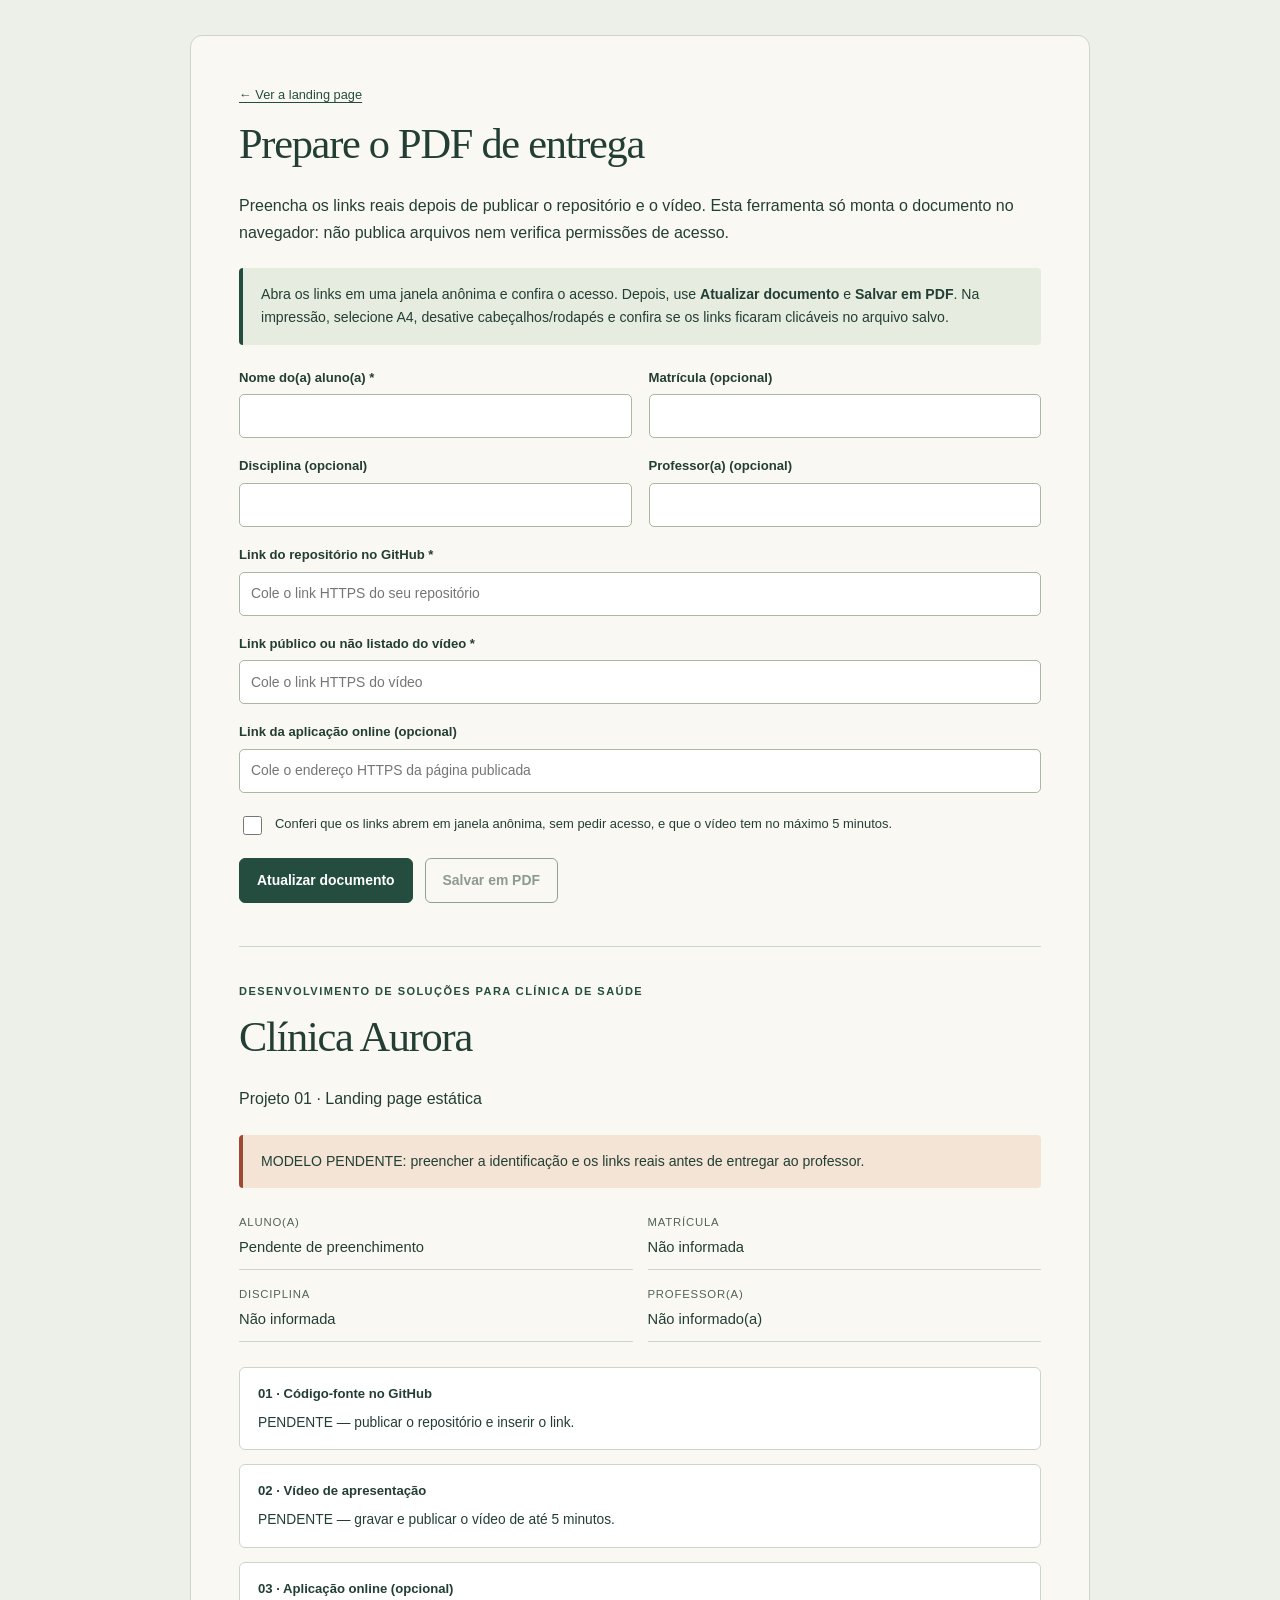
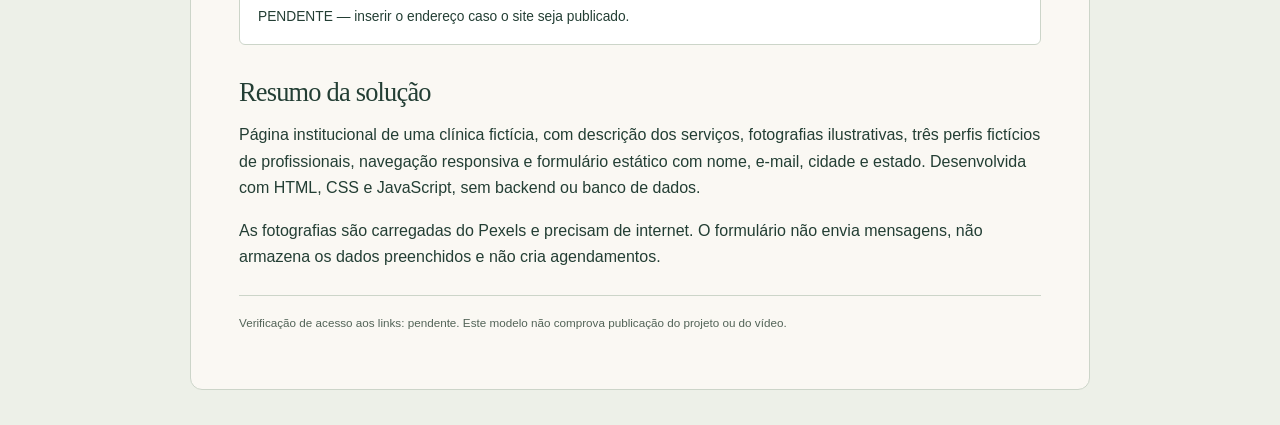
==== docs/entrega.html @ 3bc19c7c "Initial commit" ====
<!DOCTYPE html>
<html lang="pt-BR">
<head>
  <meta charset="UTF-8">
  <meta name="viewport" content="width=device-width,initial-scale=1">
  <meta name="referrer" content="no-referrer">
  <meta http-equiv="Content-Security-Policy" content="default-src 'self'; script-src 'self'; style-src 'self'; connect-src 'none'; form-action 'none'; base-uri 'self'; object-src 'none'">
  <title>Entrega acadêmica | Clínica Aurora</title>
  <link rel="stylesheet" href="../assets/css/docs.css">
  <script src="../assets/js/entrega.js" defer></script>
</head>
<body>
<main class="document">
  <a class="back no-print" href="../index.html">← Ver a landing page</a>
  <section class="editor" aria-labelledby="editor-title">
    <h1 id="editor-title">Prepare o PDF de entrega</h1>
    <p>Preencha os links reais depois de publicar o repositório e o vídeo. Esta ferramenta só monta o documento no navegador: não publica arquivos nem verifica permissões de acesso.</p>
    <p class="notice">Abra os links em uma janela anônima e confira o acesso. Depois, use <strong>Atualizar documento</strong> e <strong>Salvar em PDF</strong>. Na impressão, selecione A4, desative cabeçalhos/rodapés e confira se os links ficaram clicáveis no arquivo salvo.</p>
    <form id="delivery-form" autocomplete="off">
      <div class="editor-grid">
        <div class="field"><label for="aluno">Nome do(a) aluno(a) *</label><input id="aluno" required minlength="2" maxlength="100"></div>
        <div class="field"><label for="matricula">Matrícula (opcional)</label><input id="matricula" maxlength="30"></div>
        <div class="field"><label for="disciplina">Disciplina (opcional)</label><input id="disciplina" maxlength="100"></div>
        <div class="field"><label for="professor">Professor(a) (opcional)</label><input id="professor" maxlength="100"></div>
        <div class="field full"><label for="github">Link do repositório no GitHub *</label><input id="github" type="url" required placeholder="Cole o link HTTPS do seu repositório" maxlength="500"></div>
        <div class="field full"><label for="video">Link público ou não listado do vídeo *</label><input id="video" type="url" required placeholder="Cole o link HTTPS do vídeo" maxlength="800"></div>
        <div class="field full"><label for="online">Link da aplicação online (opcional)</label><input id="online" type="url" placeholder="Cole o endereço HTTPS da página publicada" maxlength="500"></div>
      </div>
      <label class="checkbox"><input id="acesso" type="checkbox" required><span>Conferi que os links abrem em janela anônima, sem pedir acesso, e que o vídeo tem no máximo 5 minutos.</span></label>
      <div class="buttons"><button id="update-delivery" type="submit" disabled>Atualizar documento</button><button id="print-delivery" type="button" class="secondary" disabled>Salvar em PDF</button></div>
      <p id="editor-status" class="muted" role="status" aria-live="polite"></p>
    </form>
    <noscript><p>Ative o JavaScript para preencher a versão imprimível. Alternativamente, use o modelo em PDF como referência para preparar o documento em seu editor.</p></noscript>
  </section>
  <article id="delivery-document" aria-labelledby="delivery-title">
    <p class="eyebrow">DESENVOLVIMENTO DE SOLUÇÕES PARA CLÍNICA DE SAÚDE</p>
    <h1 id="delivery-title">Clínica Aurora</h1>
    <p>Projeto 01 · Landing page estática</p>
    <p id="pending-warning" class="notice warning">MODELO PENDENTE: preencher a identificação e os links reais antes de entregar ao professor.</p>
    <dl class="output-meta">
      <div><dt>Aluno(a)</dt><dd id="out-aluno">Pendente de preenchimento</dd></div>
      <div><dt>Matrícula</dt><dd id="out-matricula">Não informada</dd></div>
      <div><dt>Disciplina</dt><dd id="out-disciplina">Não informada</dd></div>
      <div><dt>Professor(a)</dt><dd id="out-professor">Não informado(a)</dd></div>
    </dl>
    <section class="link-card"><h3>01 · Código-fonte no GitHub</h3><p id="out-github">PENDENTE — publicar o repositório e inserir o link.</p></section>
    <section class="link-card"><h3>02 · Vídeo de apresentação</h3><p id="out-video">PENDENTE — gravar e publicar o vídeo de até 5 minutos.</p></section>
    <section class="link-card" id="online-card"><h3>03 · Aplicação online (opcional)</h3><p id="out-online">PENDENTE — inserir o endereço caso o site seja publicado.</p></section>
    <h2>Resumo da solução</h2>
    <p>Página institucional de uma clínica fictícia, com descrição dos serviços, fotografias ilustrativas, três perfis fictícios de profissionais, navegação responsiva e formulário estático com nome, e-mail, cidade e estado. Desenvolvida com HTML, CSS e JavaScript, sem backend ou banco de dados.</p>
    <p>As fotografias são carregadas do Pexels e precisam de internet. O formulário não envia mensagens, não armazena os dados preenchidos e não cria agendamentos.</p>
    <p class="document-footer" id="out-verification">Verificação de acesso aos links: pendente. Este modelo não comprova publicação do projeto ou do vídeo.</p>
  </article>
</main>
</body>
</html>
---- assets/css/docs.css ----
:root { color-scheme: light; --ink:#233e34; --muted:#526357; --green:#244d40; --line:#ccd5c9; --paper:#faf8f3; }
* { box-sizing:border-box; }
body { margin:0; background:#edf0e8; color:var(--ink); font:16px/1.65 "Segoe UI",Arial,sans-serif; }
a { color:var(--green); text-underline-offset:3px; overflow-wrap:anywhere; }
.document { width:min(900px,calc(100% - 40px)); margin:35px auto; background:var(--paper); padding:45px 48px; border:1px solid var(--line); border-radius:12px; }
h1,h2 { font-family:Georgia,"Times New Roman",serif; font-weight:400; line-height:1.18; letter-spacing:-.03em; }
h1 { font-size:2.65rem; margin:12px 0 24px; }
h2 { font-size:1.65rem; margin:32px 0 14px; }
p { margin-top:0; }
.eyebrow { color:var(--green); font-size:.69rem; letter-spacing:.13em; font-weight:700; margin:24px 0 12px; }
.back { font-size:.8rem; }
.notice { padding:15px 18px; margin:22px 0; border-left:4px solid var(--green); background:#e6ecdf; border-radius:4px; font-size:.88rem; }
.notice.warning { border-left-color:#9c4a31; background:#f3e4d5; }
.table-wrap { overflow-x:auto; }
table { border-collapse:collapse; width:100%; font-size:.82rem; }
th,td { padding:12px 10px; text-align:left; border-bottom:1px solid var(--line); vertical-align:top; }
th { background:#e6ecdf; }
.muted { color:var(--muted); font-size:.8rem; }
.editor { border-bottom:1px solid var(--line); padding-bottom:30px; margin-bottom:35px; }
.editor-grid { display:grid; grid-template-columns:1fr 1fr; gap:17px; }
.field { display:flex; flex-direction:column; gap:6px; min-width:0; }
.field.full { grid-column:1/-1; }
label { font-size:.82rem; font-weight:600; }
input { width:100%; min-height:44px; padding:9px 11px; border:1px solid #a9b7a3; border-radius:5px; background:#fff; color:var(--ink); font:inherit; font-size:.87rem; }
.checkbox { display:flex; align-items:flex-start; gap:10px; font-size:.81rem; font-weight:400; margin:20px 0; }
.checkbox input { width:19px; min-height:19px; margin-top:3px; }
.buttons { display:flex; gap:12px; flex-wrap:wrap; }
button { font:600 .87rem/1.4 "Segoe UI",Arial,sans-serif; border:1px solid var(--green); background:var(--green); color:white; border-radius:6px; padding:12px 17px; cursor:pointer; }
button:disabled { opacity:.5; cursor:not-allowed; }
button.secondary { background:transparent; color:var(--ink); }
:focus-visible { outline:3px solid #9c4a31; outline-offset:4px; }
.output-meta { display:grid; grid-template-columns:1fr 1fr; gap:15px; margin:25px 0; }
.output-meta div { border-bottom:1px solid var(--line); padding-bottom:10px; }
.output-meta dt { color:var(--muted); font-size:.71rem; text-transform:uppercase; letter-spacing:.07em; }
.output-meta dd { margin:3px 0 0; font-size:.92rem; overflow-wrap:anywhere; }
.link-card { border:1px solid var(--line); background:white; border-radius:6px; padding:15px 18px; margin-bottom:14px; break-inside:avoid; }
.link-card h3 { margin:0 0 7px; font-size:.82rem; }
.link-card p { margin:0; font-size:.86rem; overflow-wrap:anywhere; }
.document-footer { border-top:1px solid var(--line); padding-top:17px; margin-top:25px; font-size:.73rem; color:var(--muted); }
@media (max-width:600px) { .document { margin:15px auto; padding:26px 22px; width:calc(100% - 24px); } h1 { font-size:2.1rem; } .editor-grid,.output-meta { grid-template-columns:1fr; } }
@page { size:A4; margin:18mm; }
@media print { body { background:white; font-size:10.5pt; } .document { width:100%; border:0; padding:0; margin:0; background:white; } .editor,.back,.no-print { display:none !important; } h1 { font-size:26pt; } .eyebrow { margin-top:0; font-size:8pt; } h2 { font-size:18pt; } a { color:var(--ink); } .output-meta { margin:18px 0; } .link-card p { font-size:9pt; } }
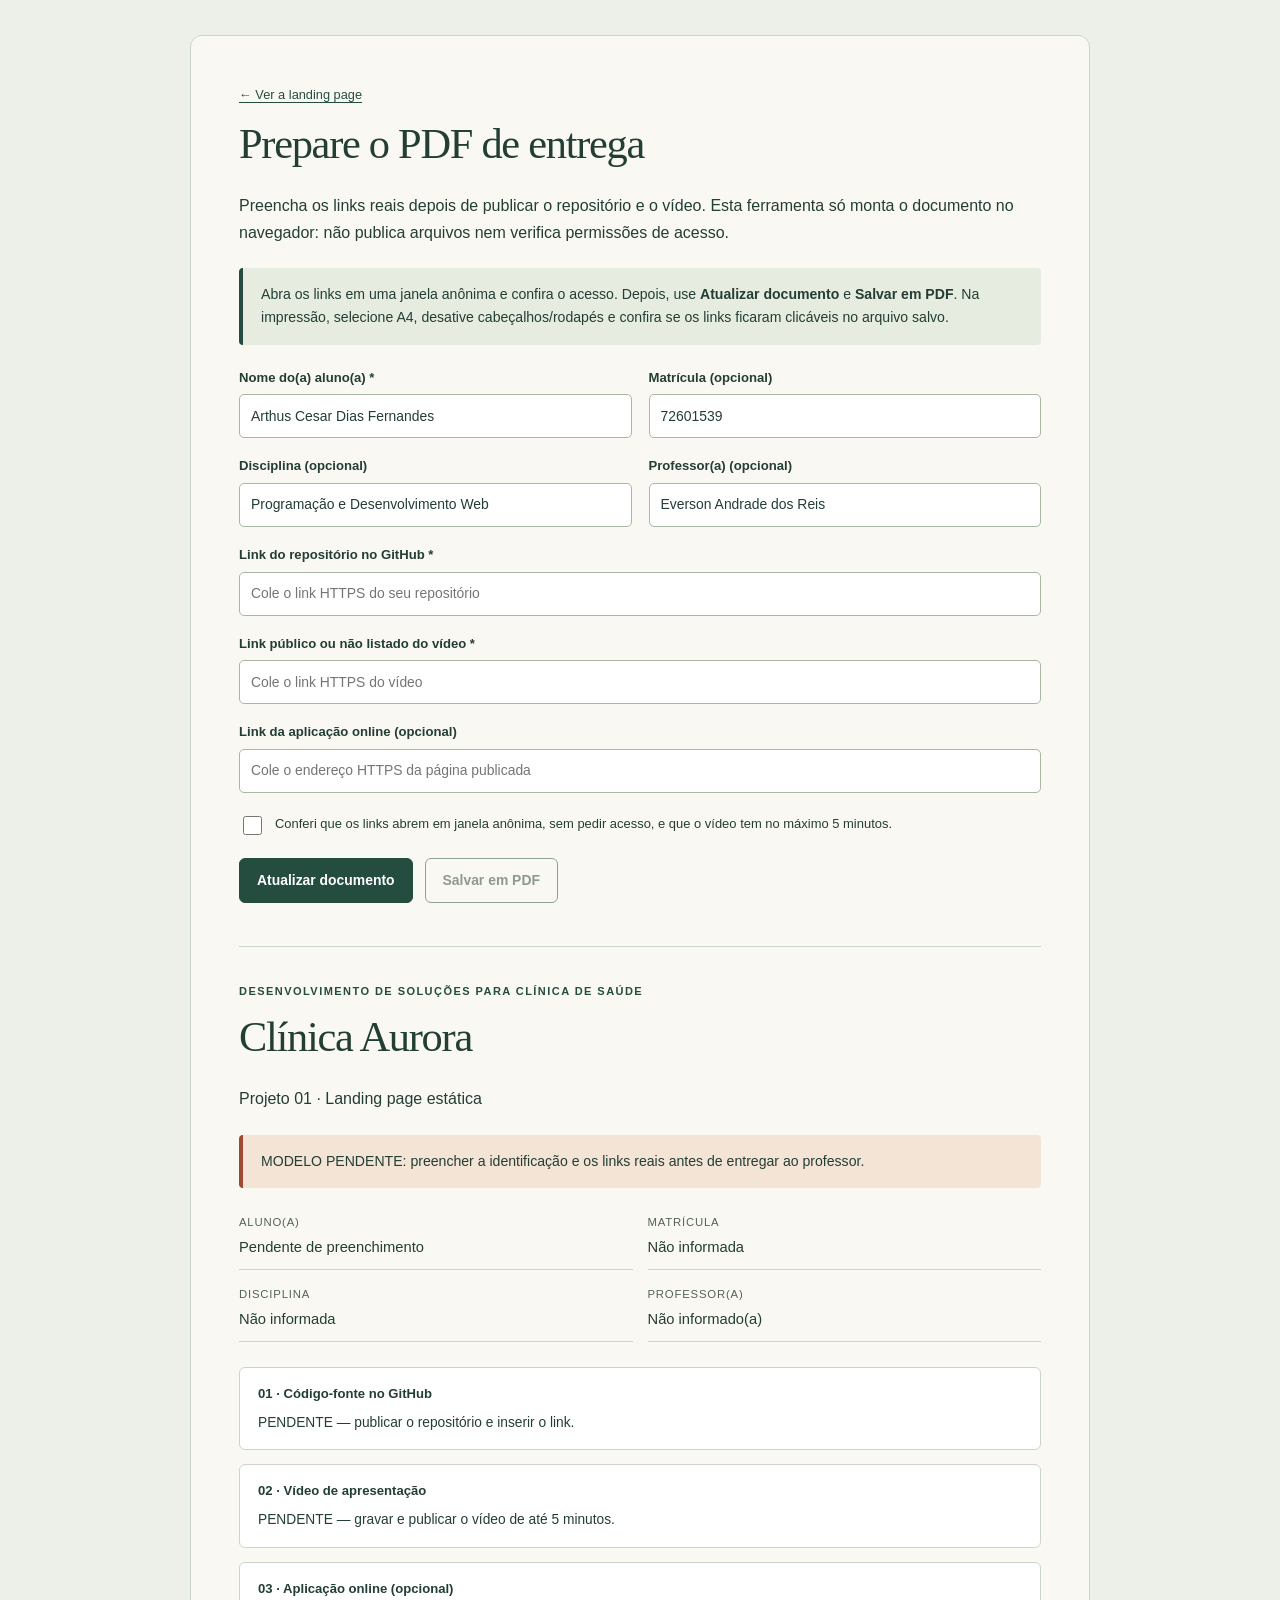
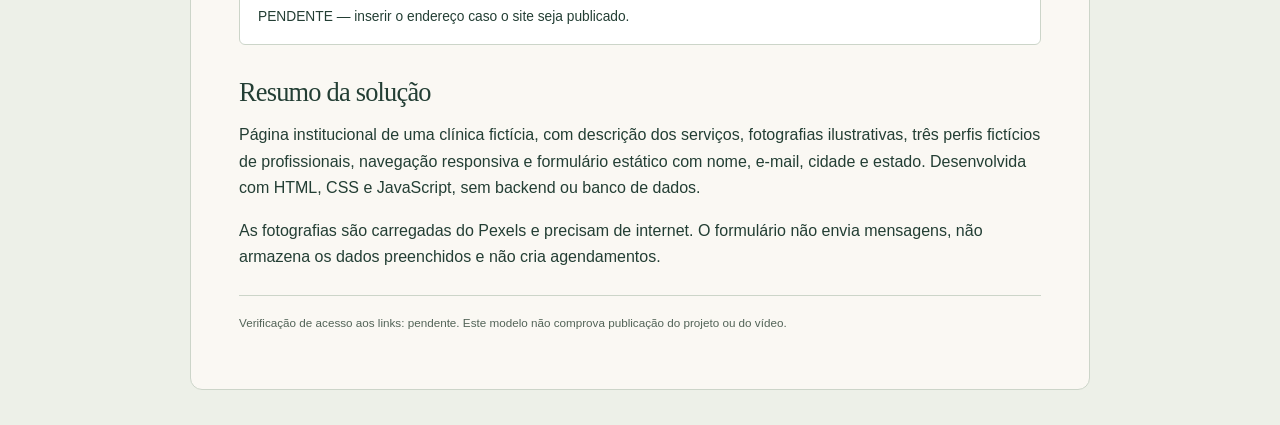
==== commit 37d6dc5e: "Atualiza identificação acadêmica" ====
--- a/docs/entrega.html
+++ b/docs/entrega.html
@@ -18,10 +18,10 @@
     <p class="notice">Abra os links em uma janela anônima e confira o acesso. Depois, use <strong>Atualizar documento</strong> e <strong>Salvar em PDF</strong>. Na impressão, selecione A4, desative cabeçalhos/rodapés e confira se os links ficaram clicáveis no arquivo salvo.</p>
     <form id="delivery-form" autocomplete="off">
       <div class="editor-grid">
-        <div class="field"><label for="aluno">Nome do(a) aluno(a) *</label><input id="aluno" required minlength="2" maxlength="100"></div>
-        <div class="field"><label for="matricula">Matrícula (opcional)</label><input id="matricula" maxlength="30"></div>
-        <div class="field"><label for="disciplina">Disciplina (opcional)</label><input id="disciplina" maxlength="100"></div>
-        <div class="field"><label for="professor">Professor(a) (opcional)</label><input id="professor" maxlength="100"></div>
+        <div class="field"><label for="aluno">Nome do(a) aluno(a) *</label><input id="aluno" required minlength="2" maxlength="100" value="Arthus Cesar Dias Fernandes"></div>
+        <div class="field"><label for="matricula">Matrícula (opcional)</label><input id="matricula" maxlength="30" value="72601539"></div>
+        <div class="field"><label for="disciplina">Disciplina (opcional)</label><input id="disciplina" maxlength="100" value="Programação e Desenvolvimento Web"></div>
+        <div class="field"><label for="professor">Professor(a) (opcional)</label><input id="professor" maxlength="100" value="Everson Andrade dos Reis"></div>
         <div class="field full"><label for="github">Link do repositório no GitHub *</label><input id="github" type="url" required placeholder="Cole o link HTTPS do seu repositório" maxlength="500"></div>
         <div class="field full"><label for="video">Link público ou não listado do vídeo *</label><input id="video" type="url" required placeholder="Cole o link HTTPS do vídeo" maxlength="800"></div>
         <div class="field full"><label for="online">Link da aplicação online (opcional)</label><input id="online" type="url" placeholder="Cole o endereço HTTPS da página publicada" maxlength="500"></div>
